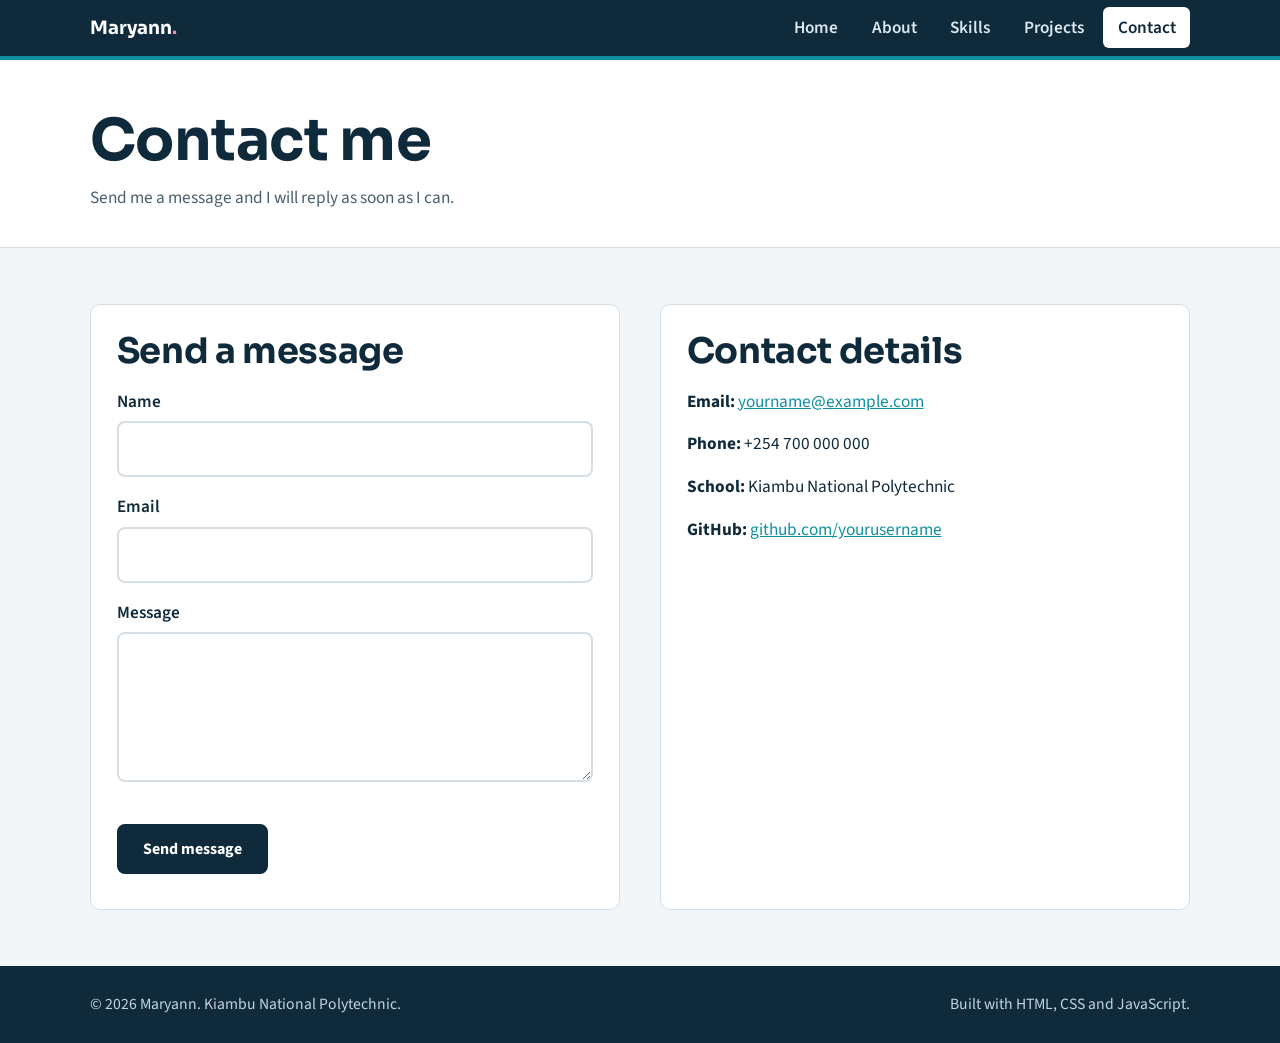
==== contact.html @ 133e5c2f "Add files via upload" ====
<!DOCTYPE html>
<html lang="en">
<head>
<meta charset="UTF-8">
<meta name="viewport" content="width=device-width, initial-scale=1">
<title>Contact | Maryann</title>
<meta name="description" content="Maryann's personal portfolio: Computer Science student at Kiambu National Polytechnic.">
<link rel="preconnect" href="https://fonts.googleapis.com">
<link rel="preconnect" href="https://fonts.gstatic.com" crossorigin>
<link href="https://fonts.googleapis.com/css2?family=Sora:wght@600;700&family=Source+Sans+3:wght@400;600;700&display=swap" rel="stylesheet">
<link rel="stylesheet" href="style.css">
</head>
<body>
<header>
  <div class="container bar">
    <a class="brand" href="index.html">Maryann<span>.</span></a>
    <button class="menu-btn" aria-expanded="false" aria-label="Toggle menu">Menu</button>
    <nav aria-label="Main navigation">
      <ul>
        <li><a href="index.html">Home</a></li>
        <li><a href="about.html">About</a></li>
        <li><a href="skills.html">Skills</a></li>
        <li><a href="projects.html">Projects</a></li>
        <li><a href="contact.html" aria-current="page">Contact</a></li>
      </ul>
    </nav>
  </div>
</header>
<main>
<div class="page-title"><div class="container">
  <h1>Contact me</h1>
  <p>Send me a message and I will reply as soon as I can.</p>
</div></div>
<section>
  <div class="container two-col">
    <div class="panel">
      <h2>Send a message</h2>
      <!-- Replace YOUR_FORM_ID with your free Formspree form ID (formspree.io) -->
      <form id="contact-form" action="https://formspree.io/f/YOUR_FORM_ID" method="POST">
        <label for="name">Name</label>
        <input type="text" id="name" name="name" required>
        <label for="email">Email</label>
        <input type="email" id="email" name="email" required>
        <label for="message">Message</label>
        <textarea id="message" name="message" required></textarea>
        <p id="form-msg" class="form-msg" role="alert"></p>
        <button class="btn primary" type="submit" style="margin-top:1rem">Send message</button>
      </form>
    </div>
    <div class="panel">
      <h2>Contact details</h2>
      <ul class="contact-list">
        <li><strong>Email:</strong> <a href="mailto:yourname@example.com">yourname@example.com</a></li>
        <li><strong>Phone:</strong> +254 700 000 000</li>
        <li><strong>School:</strong> Kiambu National Polytechnic</li>
        <li><strong>GitHub:</strong> <a href="https://github.com/yourusername">github.com/yourusername</a></li>
      </ul>
    </div>
  </div>
</section>
</main>
<footer>
  <div class="container foot">
    <span>&copy; 2026 Maryann. Kiambu National Polytechnic.</span>
    <span>Built with HTML, CSS and JavaScript.</span>
  </div>
</footer>
<script src="script.js"></script>
</body>
</html>
---- style.css ----
/* ---------- Tokens ---------- */
:root{
  --ink:#0E2A3B;
  --ink-soft:#4A5F6C;
  --paper:#F3F6F8;
  --white:#FFFFFF;
  --cyan:#0F8FA0;
  --magenta:#C2255C;
  --line:#D5DEE4;
  --radius:10px;
  --font-head:'Sora','Segoe UI',Arial,sans-serif;
  --font-body:'Source Sans 3','Segoe UI',Arial,sans-serif;
}
*{box-sizing:border-box;margin:0;padding:0}
html{scroll-behavior:smooth}
body{font-family:var(--font-body);font-size:1.08rem;line-height:1.65;color:var(--ink);background:var(--paper);min-height:100vh;display:flex;flex-direction:column}
main{flex:1}
img{max-width:100%;display:block}
a{color:var(--cyan)}
:focus-visible{outline:3px solid var(--magenta);outline-offset:3px}
h1,h2,h3{font-family:var(--font-head);line-height:1.15;letter-spacing:-.01em}
h1{font-size:clamp(2.2rem,6vw,3.6rem)}
h2{font-size:clamp(1.6rem,4vw,2.2rem);margin-bottom:1rem}
h3{font-size:1.2rem;margin-bottom:.4rem}
p{max-width:65ch}
.container{width:min(1100px,92%);margin-inline:auto}
section{padding:3.5rem 0}

/* ---------- Header + navigation ---------- */
header{background:var(--ink);color:var(--white);position:sticky;top:0;z-index:10;border-bottom:4px solid var(--cyan)}
.bar{display:flex;align-items:center;justify-content:space-between;padding:.8rem 0}
.brand{font-family:var(--font-head);font-weight:700;font-size:1.15rem;color:var(--white);text-decoration:none}
.brand span{color:#F58AB0}
nav ul{display:flex;gap:.3rem;list-style:none}
nav a{color:#DCE7EE;text-decoration:none;padding:.5rem .9rem;border-radius:6px;font-weight:600}
nav a:hover{background:rgba(255,255,255,.12)}
nav a[aria-current="page"]{background:var(--white);color:var(--ink)}
.menu-btn{display:none;background:none;border:2px solid #DCE7EE;color:var(--white);padding:.35rem .8rem;border-radius:6px;font:inherit;font-weight:600;cursor:pointer}

/* ---------- Home ---------- */
.hero{padding:4rem 0 3rem}
.hero-grid{display:grid;grid-template-columns:1.2fr .8fr;gap:3rem;align-items:center}
.hero .role{color:var(--magenta);font-weight:700;margin-bottom:.6rem}
.hero p.intro{font-size:1.2rem;margin:1.2rem 0 1.8rem;color:var(--ink-soft)}
.photo-frame{position:relative;width:min(340px,80%);margin-inline:auto}
.photo-frame::before{content:"";position:absolute;inset:14px -14px -14px 14px;border-radius:50%;background:conic-gradient(var(--cyan),var(--magenta),#F2C230,var(--cyan));z-index:0}
.photo-frame img{position:relative;z-index:1;width:100%;aspect-ratio:1;object-fit:cover;border-radius:50%;border:6px solid var(--paper);background:var(--line)}
.btn{display:inline-block;padding:.75rem 1.5rem;border-radius:8px;font-weight:700;text-decoration:none;border:2px solid var(--ink);margin-right:.6rem;margin-bottom:.6rem;font-family:var(--font-body);font-size:1rem;cursor:pointer}
.btn.primary{background:var(--ink);color:var(--white)}
.btn.primary:hover{background:var(--magenta);border-color:var(--magenta)}
.btn.ghost{background:transparent;color:var(--ink)}
.btn.ghost:hover{background:var(--ink);color:var(--white)}

/* ---------- Page titles ---------- */
.page-title{background:var(--white);border-bottom:1px solid var(--line);padding:3rem 0 2.2rem}
.page-title p{color:var(--ink-soft);margin-top:.6rem}

/* ---------- About ---------- */
.two-col{display:grid;grid-template-columns:1fr 1fr;gap:2.5rem}
.panel{background:var(--white);border:1px solid var(--line);border-radius:var(--radius);padding:1.6rem}
.timeline{list-style:none;border-left:3px solid var(--cyan);padding-left:1.2rem}
.timeline li{margin-bottom:1.2rem}
.timeline strong{display:block}
.tags{display:flex;flex-wrap:wrap;gap:.5rem;list-style:none}
.tags li{border:2px solid var(--line);border-radius:999px;padding:.2rem .9rem;font-weight:600;background:var(--white)}

/* ---------- Skills ---------- */
.skill-grid{display:grid;grid-template-columns:repeat(auto-fit,minmax(300px,1fr));gap:1.5rem}
.skill{margin-bottom:1.1rem}
.skill-top{display:flex;justify-content:space-between;font-weight:600;margin-bottom:.3rem}
.meter{height:10px;background:var(--line);border-radius:999px;overflow:hidden}
.meter span{display:block;height:100%;background:var(--cyan);border-radius:999px}
.meter.pink span{background:var(--magenta)}
.soft-list{display:grid;grid-template-columns:repeat(auto-fit,minmax(200px,1fr));gap:1rem;list-style:none}
.soft-list li{background:var(--white);border:1px solid var(--line);border-radius:var(--radius);padding:1rem}
.soft-list .icon{font-size:1.6rem;display:block}

/* ---------- Projects ---------- */
.project-grid{display:grid;grid-template-columns:repeat(auto-fit,minmax(300px,1fr));gap:1.8rem}
.project{background:var(--white);border:1px solid var(--line);border-radius:var(--radius);overflow:hidden;display:flex;flex-direction:column}
.thumb{height:160px;display:flex;align-items:center;justify-content:center;color:var(--white);font-family:var(--font-head);font-size:1.4rem;font-weight:700}
.t1{background:linear-gradient(135deg,var(--ink),var(--cyan))}
.t2{background:linear-gradient(135deg,var(--magenta),#F2C230)}
.t3{background:linear-gradient(135deg,var(--cyan),var(--magenta))}
.project-body{padding:1.3rem;flex:1}
.project-body p{margin-bottom:.9rem}
.tools{font-size:.95rem;color:var(--ink-soft)}
.tools strong{color:var(--ink)}

/* ---------- Contact ---------- */
form label{display:block;font-weight:600;margin:1rem 0 .3rem}
form input,form textarea{width:100%;padding:.75rem;border:2px solid var(--line);border-radius:8px;font:inherit;background:var(--white);color:var(--ink)}
form input:focus,form textarea:focus{border-color:var(--cyan);outline:none}
form textarea{min-height:150px;resize:vertical}
.form-msg{margin-top:1rem;font-weight:600}
.contact-list{list-style:none}
.contact-list li{margin-bottom:.9rem}

/* ---------- Footer ---------- */
footer{background:var(--ink);color:#C5D4DE;padding:1.6rem 0;margin-top:auto;font-size:.98rem}
.foot{display:flex;flex-wrap:wrap;justify-content:space-between;gap:.6rem}
footer a{color:#F58AB0}

/* ---------- Responsive ---------- */
@media (max-width:820px){
  .hero-grid,.two-col{grid-template-columns:1fr}
  .photo-frame{order:-1;width:min(240px,70%)}
  .menu-btn{display:block}
  nav ul{display:none;position:absolute;top:100%;left:0;right:0;background:var(--ink);flex-direction:column;padding:.6rem 4%;border-bottom:4px solid var(--cyan)}
  nav ul.open{display:flex}
  header .container{position:relative}
}
@media (prefers-reduced-motion:reduce){html{scroll-behavior:auto}}
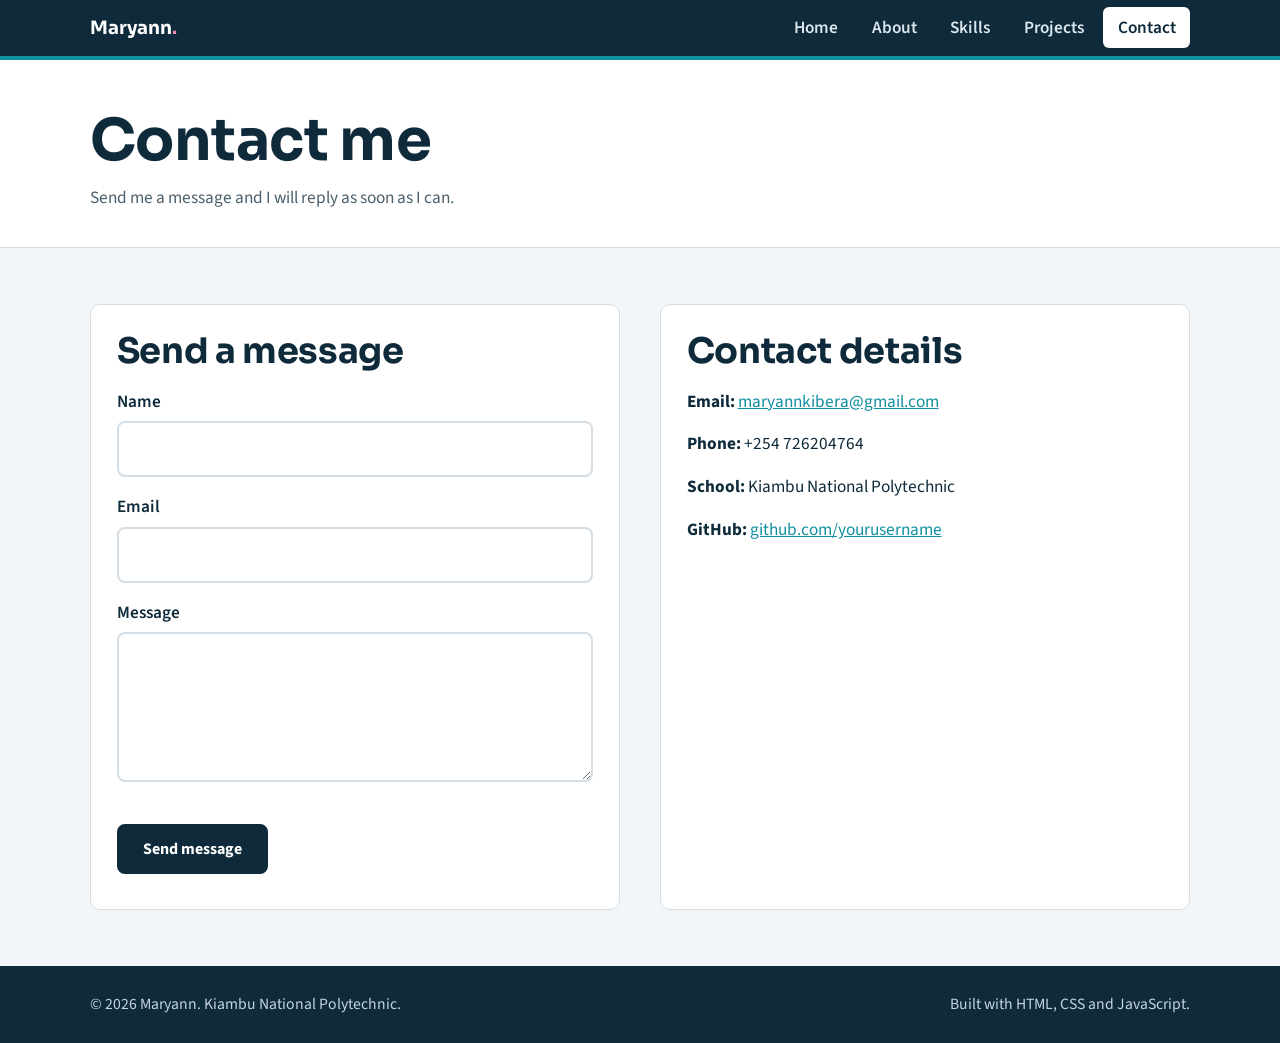
==== commit cb7ca786: "Update contact.html" ====
--- a/contact.html
+++ b/contact.html
@@ -50,8 +50,8 @@
     <div class="panel">
       <h2>Contact details</h2>
       <ul class="contact-list">
-        <li><strong>Email:</strong> <a href="mailto:yourname@example.com">yourname@example.com</a></li>
-        <li><strong>Phone:</strong> +254 700 000 000</li>
+        <li><strong>Email:</strong> <a href="mailto:maryannkibera@gmail.com">maryannkibera@gmail.com</a></li>
+        <li><strong>Phone:</strong> +254 726204764</li>
         <li><strong>School:</strong> Kiambu National Polytechnic</li>
         <li><strong>GitHub:</strong> <a href="https://github.com/yourusername">github.com/yourusername</a></li>
       </ul>
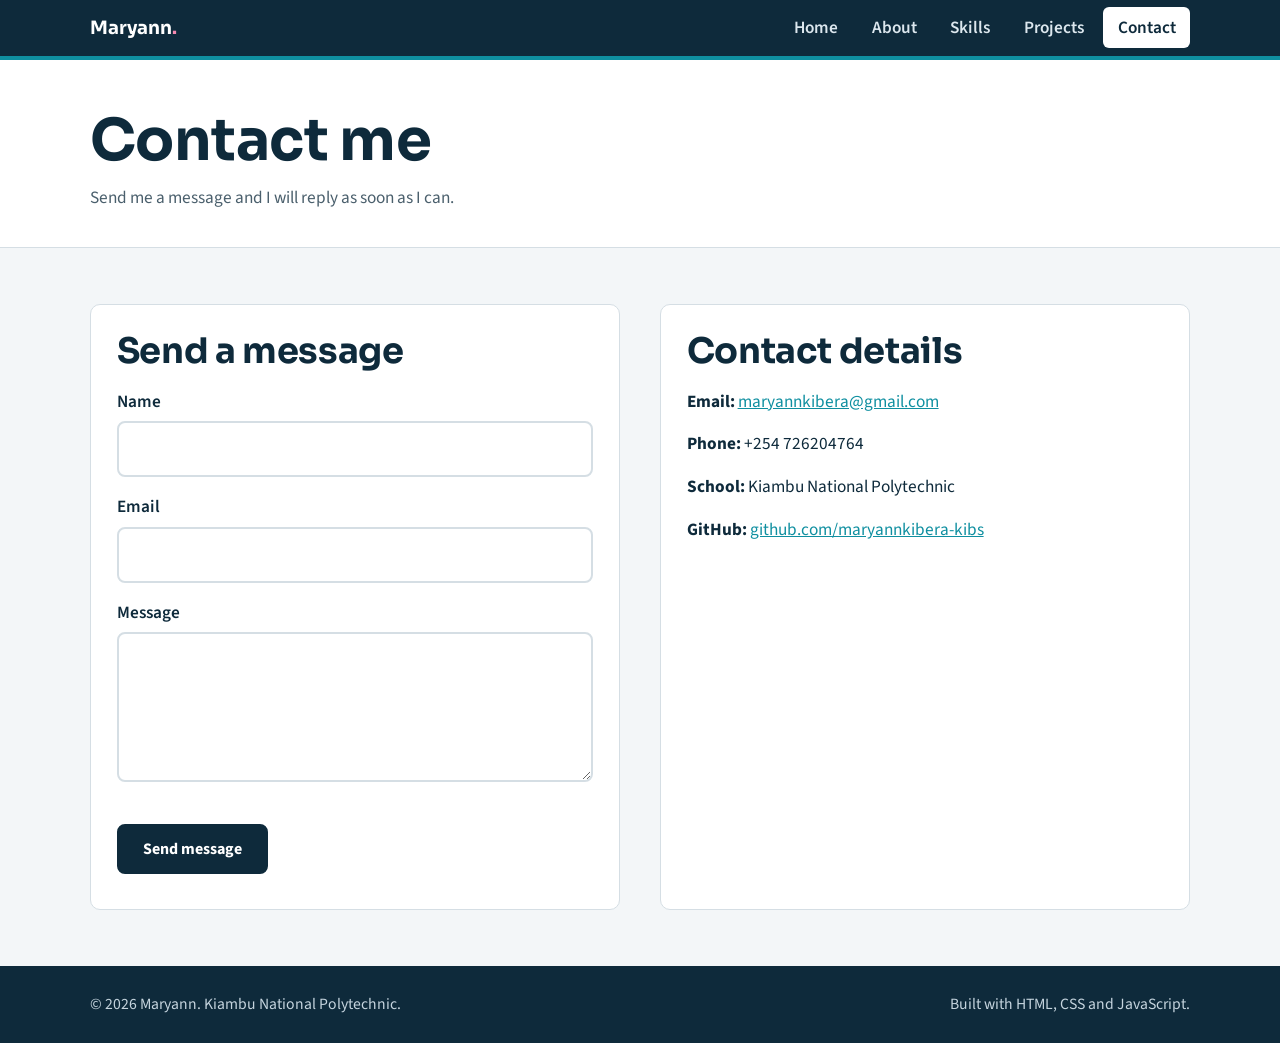
==== commit b4f9433c: "Update contact.html" ====
--- a/contact.html
+++ b/contact.html
@@ -53,7 +53,7 @@
         <li><strong>Email:</strong> <a href="mailto:maryannkibera@gmail.com">maryannkibera@gmail.com</a></li>
         <li><strong>Phone:</strong> +254 726204764</li>
         <li><strong>School:</strong> Kiambu National Polytechnic</li>
-        <li><strong>GitHub:</strong> <a href="https://github.com/yourusername">github.com/yourusername</a></li>
+        <li><strong>GitHub:</strong> <a href="https://github.com/maryannkibera-kibs">github.com/maryannkibera-kibs</a></li>
       </ul>
     </div>
   </div>
